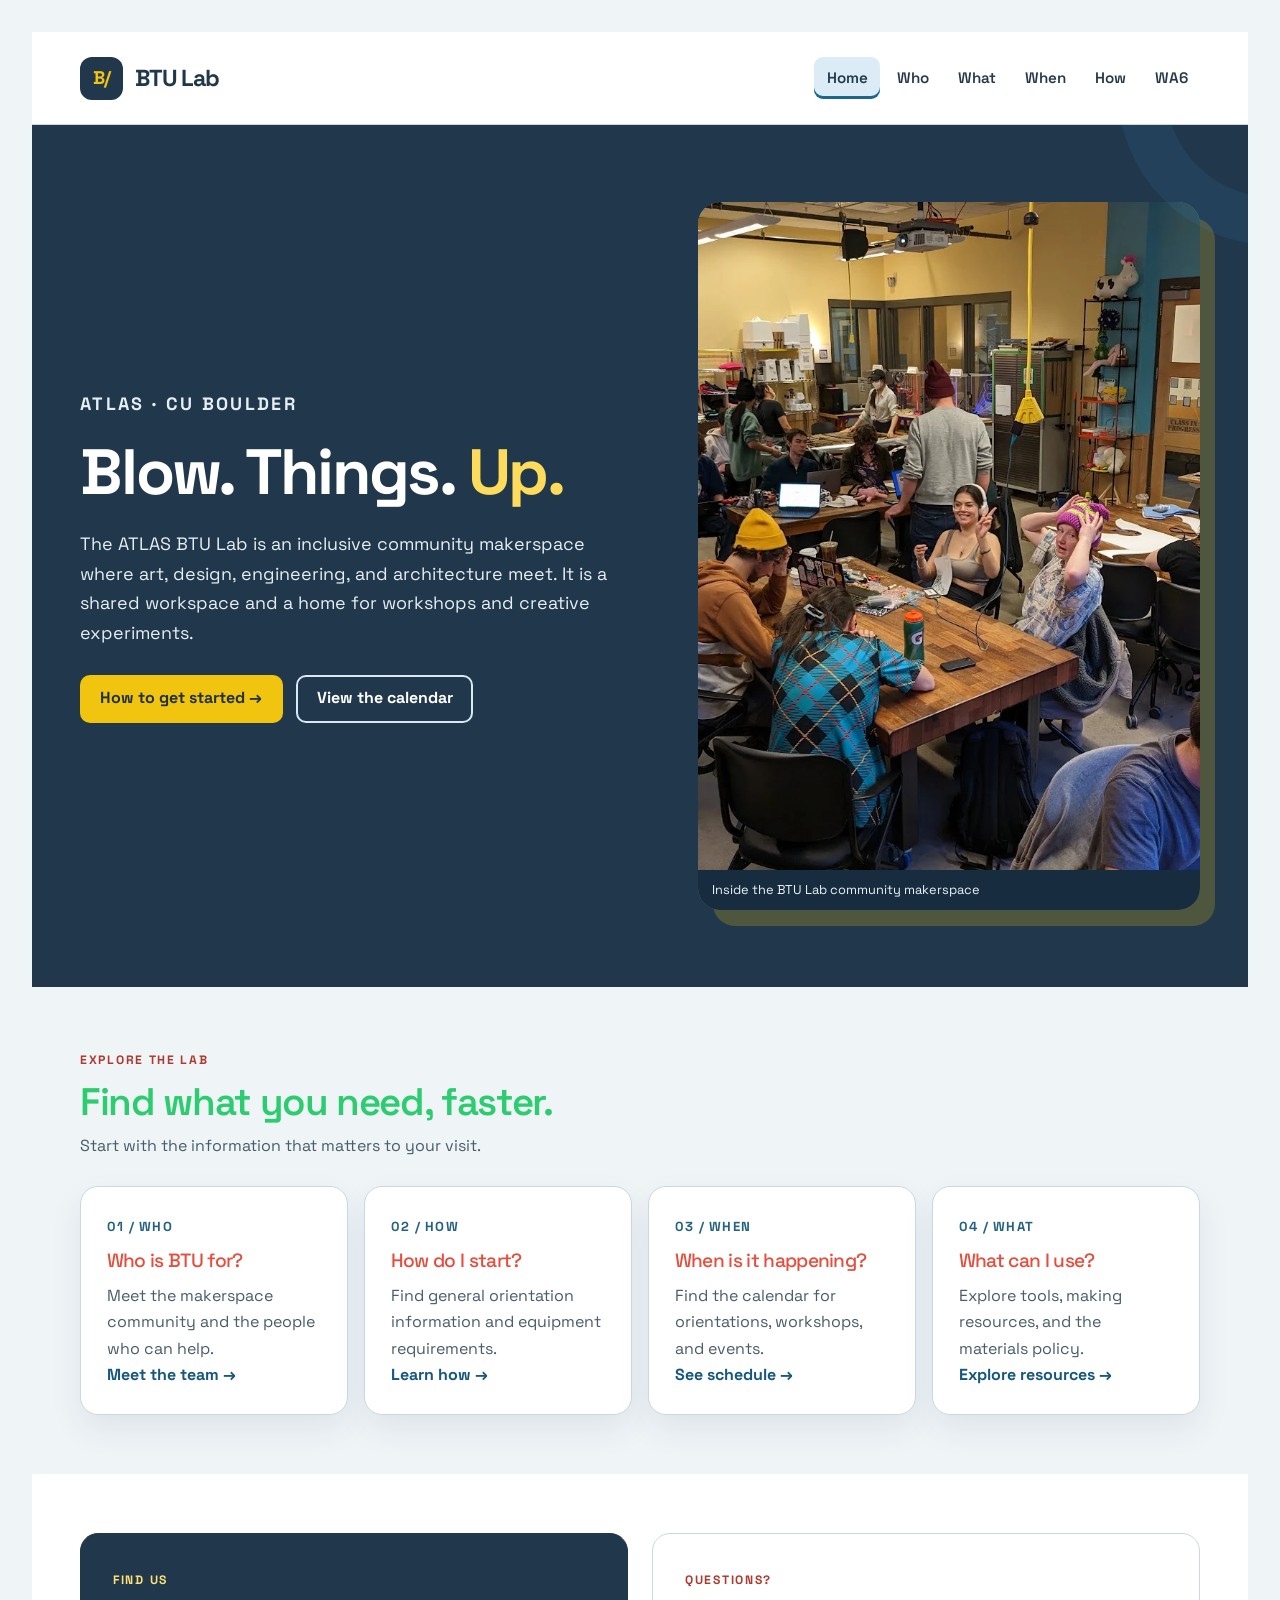
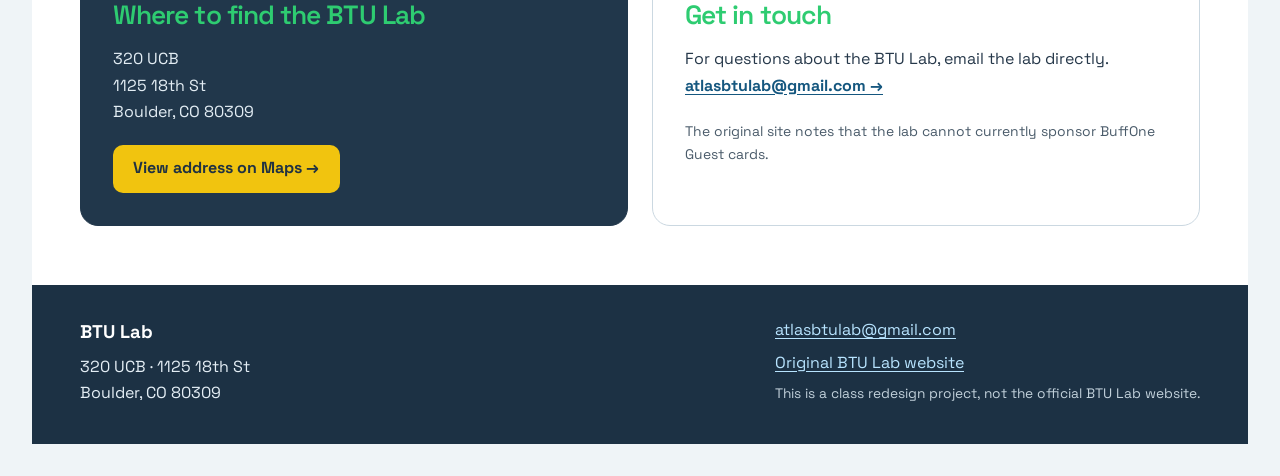
==== index.html @ f90fb286 "Merge branch 'main' of https://github.com/Abester686/BTULabmidterm.io" ====
<!DOCTYPE html>
<html lang="en">

    <style>
            /* CSS Reset and Base Styles */
            :root {
                /* Color Palette - 5 Core Colors */
                --color-primary: #247ba0;     /* deep sea Blue - Main Brand Color */
                --color-secondary: #f25f5c;   /* dark red - Complementary Action Color */
                --color-accent: #ffe066;      /* yellow  - Highlight / Warning Color */
                --color-neutral: #50514f;     /* beige - Neutral Text and Background */
                --color-highlight: #70c1b3;   /*orngae - Accent / Attention Color */
                
                /* Derived Colors for Flexibility */
                --color-background: color-mix(in srgb, var(--color-neutral) 10%, #aec5da);
                --color-text-dark: var(--color-neutral);
                --color-text-light: white;

                /* Typography */
                --font-primary: 'Sansation', -apple-system, BlinkMacSystemFont, sans-serif;
            

                /* Spacing System */
                --spacing-xs: 0.25rem;
                --spacing-sm: 0.5rem;
                --spacing-md: 1rem;
                --spacing-lg: 1.5rem;
                --spacing-xl: 2rem;

                /* Border Radius */
                --radius-sm: 4px;
                --radius-md: 8px;
                --radius-lg: 12px;
            }

            * {
                margin: 0;
                padding: 0;
                box-sizing: border-box;
            }

            body {
                font-family: var(--font-primary);
                line-height: 1.6;
                background-color: var(--color-background);
                color: var(--color-text-dark);
                padding: var(--spacing-xl);
            }

            .container {
                max-width: 1200px;
                margin: 0 auto;
            }

            /* Typography Styles */
            h1 {
                font-size: 3rem;
                font-weight: 700;
                margin-bottom: var(--spacing-md);
                color: var(--color-primary);
            }

            h2 {
                font-size: 2rem;
                font-weight: 600;
                margin-bottom: var(--spacing-md);
                color: var(--color-secondary);
            }

            h3 {
                font-size: 1.5rem;
                font-weight: 500;
                margin-bottom: var(--spacing-sm);
                color: var(--color-accent);
            }

            .body-text {
                font-size: 1rem;
                margin-bottom: var(--spacing-md);
            }

            .small-text {
                font-size: 0.75rem;
                color: color-mix(in srgb, var(--color-text-dark) 70%, transparent);
            }

            /* Color Palette Section */
            .color-palette {
                display: grid;
                grid-template-columns: repeat(auto-fit, minmax(200px, 1fr));
                gap: var(--spacing-md);
                margin-bottom: var(--spacing-xl);
            }

            .color-swatch {
                padding: var(--spacing-md);
                border-radius: var(--radius-md);
                display: flex;
                flex-direction: column;
                align-items: center;
                justify-content: center;
                text-align: center;
            }

            /* Component Styles */
            .button {
                display: inline-block;
                padding: var(--spacing-sm) var(--spacing-md);
                background-color: var(--color-primary);
                color: var(--color-text-light);
                text-decoration: none;
                border-radius: var(--radius-sm);
                transition: background-color 0.3s ease, transform 0.2s;
                border: 2px solid transparent;
            }

            .button:hover {
                background-color: color-mix(in srgb, var(--color-primary) 80%, black);
                border-color: var(--color-secondary);
                transform: scale(1.05);
            }

            .button:active {
                transform: scale(0.95);
                background-color: var(--color-secondary);
            }

            .link {
                color: var(--color-secondary);
                text-decoration: none;
                transition: color 0.3s ease, text-decoration-color 0.3s;
            }

            .link:hover {
                color: var(--color-accent);
                text-decoration: underline;
                text-decoration-color: var(--color-highlight);
            }

            .link:visited {
                color: var(--color-neutral);
            }

            /* Spacing Demonstration */
            .spacing-demo {
                display: flex;
                align-items: center;
                gap: var(--spacing-sm);
                margin-bottom: var(--spacing-md);
            }

            .spacing-block {
                background-color: var(--color-primary);
                height: 50px;
            }
    </style>

<head>
    <meta charset="UTF-8">
    <meta name="viewport" content="width=device-width, initial-scale=1.0">
    <meta name="description" content="Welcome to the BTU Lab, a community makerspace at CU Boulder. Find access, events, resources, and contact information.">
    <title>Home | BTU Lab Redesign</title>
    <link rel="preconnect" href="https://fonts.googleapis.com">
    <link rel="preconnect" href="https://fonts.gstatic.com" crossorigin>
    <link href="https://fonts.googleapis.com/css2?family=Space+Grotesk:wght@400;500;600;700&display=swap" rel="stylesheet">
    <link rel="stylesheet" href="style.css">
</head>
<body>
    <a class="skip-link" href="#main">Skip to main content</a>
    <header class="site-header">
        <div class="container header-inner">
            <a class="brand" href="index.html" aria-label="BTU Lab — Home">
                <span class="brand-mark" aria-hidden="true">B/</span>
                <span>BTU Lab</span>
            </a>
            <nav class="site-nav" aria-label="Main navigation">
                <ul>
                    <li><a href="index.html" aria-current="page">Home</a></li>
                    <li><a href="staff.html">Who</a></li>
                    <li><a href="contentsofbtu.html">What</a></li>
                    <li><a href="time.html">When</a></li>
                    <li><a href="Semantic.html">How</a></li>
                    <li><a href="wa6.html">WA6</a></li>
                </ul>
            </nav>
        </div>
    </header>

    <main id="main">
        <section class="hero" aria-labelledby="home-title">
            <div class="container hero-inner hero-grid">
                <div>
                    <p class="eyebrow">ATLAS · CU Boulder</p>
                    <h1 id="home-title">Blow. Things. <em>Up.</em></h1>
                    <p>The ATLAS BTU Lab is an inclusive community makerspace where art, design, engineering, and architecture meet. It is a shared workspace and a home for workshops and creative experiments.</p>
                    <div class="hero-actions">
                        <a class="button button--yellow" href="Semantic.html">How to get started →</a>
                        <a class="button button--outline" href="time.html">View the calendar</a>
                    </div>
                </div>
                <figure class="hero-photo">
                    <img src="assest/btu-lab-workshop.webp" alt="People working together around tables in the BTU Lab makerspace" width="912" height="668">
                    <figcaption>Inside the BTU Lab community makerspace</figcaption>
                </figure>
            </div>
        </section>

        <section class="section" aria-labelledby="explore-title">
            <div class="container">
                <div class="section-heading">
                    <span class="section-kicker">Explore the lab</span>
                    <h2 id="explore-title">Find what you need, faster.</h2>
                    <p>Start with the information that matters to your visit.</p>
                </div>
                <div class="card-grid card-grid--four">
                    <a class="card card-link" href="staff.html">
                        <span class="card-number">01 / WHO</span>
                        <h3>Who is BTU for?</h3>
                        <p>Meet the makerspace community and the people who can help.</p>
                        <span class="arrow">Meet the team →</span>
                    </a>
                    <a class="card card-link" href="Semantic.html">
                        <span class="card-number">02 / HOW</span>
                        <h3>How do I start?</h3>
                        <p>Find general orientation information and equipment requirements.</p>
                        <span class="arrow">Learn how →</span>
                    </a>
                    <a class="card card-link" href="time.html">
                        <span class="card-number">03 / WHEN</span>
                        <h3>When is it happening?</h3>
                        <p>Find the calendar for orientations, workshops, and events.</p>
                        <span class="arrow">See schedule →</span>
                    </a>
                    <a class="card card-link" href="contentsofbtu.html">
                        <span class="card-number">04 / WHAT</span>
                        <h3>What can I use?</h3>
                        <p>Explore tools, making resources, and the materials policy.</p>
                        <span class="arrow">Explore resources →</span>
                    </a>
                </div>
            </div>
        </section>
   
</header>

        <section class="section section--white" aria-labelledby="visit-title">
            <div class="container split">
                <div class="panel panel--dark">
                    <span class="section-kicker section-kicker--yellow">Find us</span>
                    <h2 id="visit-title">Where to find the BTU Lab</h2>
                    <address>320 UCB<br>1125 18th St<br>Boulder, CO 80309</address>
                    <div class="button-row">
                        <a class="button button--yellow" href="https://www.google.com/maps/search/?api=1&amp;query=1125+18th+St+Boulder+CO+80309">View address on Maps →</a>
                    </div>
                </div>
                <div class="panel">
                    <span class="section-kicker">Questions?</span>
                    <h2>Get in touch</h2>
                    <p>For questions about the BTU Lab, email the lab directly.</p>
                    <a class="text-link" href="mailto:atlasbtulab@gmail.com">atlasbtulab@gmail.com →</a>
                    <p class="small muted note-bottom">The original site notes that the lab cannot currently sponsor BuffOne Guest cards.</p>
                </div>
            </div>
        </section>
    </main>

    <footer class="site-footer">
        <div class="container footer-inner">
            <div>
                <p class="footer-title">BTU Lab</p>
                <address>320 UCB · 1125 18th St<br>Boulder, CO 80309</address>
            </div>
            <div>
                <p><a href="mailto:atlasbtulab@gmail.com">atlasbtulab@gmail.com</a></p>
                <p><a href="https://sites.google.com/view/btu-lab/home">Original BTU Lab website</a></p>
                <p class="disclaimer">This is a class redesign project, not the official BTU Lab website.</p>
            </div>
        </div>
    </footer>
</body>
</html>
---- style.css ----
:root {
  --color-primary: #3498db;
  --color-secondary: #2ecc71;
  --color-accent: #e74c3c;
  --color-neutral: #34495e;
  --color-highlight: #f1c40f;

  --ink: #26384a;
  --ink-muted: #4a5b6a;
  --background: #eff4f7;
  --surface: #ffffff;
  --surface-blue: #e4edf3;
  --border: #cbd8e1;
  --deep: #21374b;

  --font: "Space Grotesk", Arial, sans-serif;

  --xs: .5rem;
  --sm: .75rem;
  --md: 1rem;
  --lg: 1.5rem;
  --xl: 2rem;
  --xxl: 3rem;

  --radius: 18px;
  --shadow: 0 14px 32px rgba(27, 50, 72, .08);
}

/* GENERAL STYLING */

*, *::before, *::after {
  box-sizing: border-box;
}

html {
  scroll-behavior: smooth;
}

body {
  margin: 0;
  color: var(--ink);
  background: var(--background);
  font-family: var(--font);
  font-size: 1rem;
  line-height: 1.65;
}

img {
  max-width: 100%;
  display: block;
}

a {
  color: #15577f;
  text-underline-offset: .18em;
}

a:hover {
  color: #104461;
}

a:focus-visible, button:focus-visible {
  outline: 3px solid #a75a00;
  outline-offset: 4px;
}

h1, h2, h3, p {
  margin-top: 0;
}

h1, h2, h3 {
  line-height: 1.15;
  letter-spacing: -.035em;
}

h1 {
  font-size: clamp(2.5rem, 5vw, 4.6rem);
}

h2 {
  font-size: clamp(1.7rem, 3vw, 2.5rem);
}

h3 {
  font-size: 1.2rem;
}

p {
  max-width: 68ch;
}

address {
  font-style: normal;
}

small, .small {
  font-size: .87rem;
}

.container {
  width: min(100% - 3rem, 1120px);
  margin-inline: auto;
}

.skip-link {
  position: absolute;
  top: -90px;
  left: 1rem;
  z-index: 50;
  background: #fff;
  color: var(--ink);
  padding: .65rem 1rem;
  border-radius: 8px;
}

.skip-link:focus {
  top: .8rem;
}

/* HEADER AND NAVIGATION */

.site-header {
  background: var(--surface);
  border-bottom: 1px solid var(--border);
}

.header-inner {
  min-height: 92px;
  display: flex;
  align-items: center;
  justify-content: space-between;
  gap: 1.25rem;
  flex-wrap: wrap;
  padding-block: .9rem;
}

.brand {
  display: inline-flex;
  align-items: center;
  gap: .75rem;
  text-decoration: none;
  color: var(--deep);
  font-weight: 700;
  font-size: 1.45rem;
  letter-spacing: -.05em;
}

.brand:hover {
  color: var(--deep);
}

.brand-mark {
  display: inline-grid;
  place-items: center;
  width: 43px;
  height: 43px;
  background: var(--deep);
  color: var(--color-highlight);
  border-radius: 12px;
  letter-spacing: -.08em;
  font-size: 1.15rem;
}

.site-nav ul {
  display: flex;
  align-items: center;
  flex-wrap: wrap;
  gap: .25rem;
  padding: 0;
  margin: 0;
  list-style: none;
}

.site-nav a {
  display: inline-block;
  padding: .55rem .78rem;
  color: var(--ink);
  font-weight: 600;
  text-decoration: none;
  border-radius: 9px;
  font-size: .95rem;
}

.site-nav a:hover {
  background: var(--surface-blue);
  color: var(--deep);
}

.site-nav a[aria-current="page"] {
  color: var(--deep);
  background: #dcecf6;
  box-shadow: inset 0 -3px 0 #1d678e;
}

/* HERO SECTIONS */

.hero {
  background: var(--deep);
  color: #fff;
  overflow: hidden;
  position: relative;
}

.hero::after {
  content: "";
  position: absolute;
  width: 310px;
  height: 310px;
  border: 48px solid rgba(52, 152, 219, .10);
  border-radius: 50%;
  right: -180px;
  top: -190px;
  pointer-events: none;
}

.hero-inner {
  padding-block: clamp(2.8rem, 6vw, 5.5rem);
}

.hero-grid {
  display: grid;
  grid-template-columns: 1.05fr .95fr;
  align-items: center;
  gap: clamp(2rem, 5vw, 4.5rem);
}

.eyebrow {
  color: #b7e6ff;
  font-weight: 700;
  letter-spacing: .13em;
  text-transform: uppercase;
  font-size: .78rem;
  margin-bottom: 1.1rem;
}

.hero h1 {
  color: #fff;
  max-width: 13ch;
  margin-bottom: 1.2rem;
}

.hero h1 em {
  color: #ffdb5b;
  font-style: normal;
}

.hero p {
  color: #e5eef4;
  font-size: 1.12rem;
}

.hero-actions {
  display: flex;
  flex-wrap: wrap;
  gap: .85rem;
  margin-top: 1.7rem;
}

.hero-photo {
  border-radius: 22px;
  overflow: hidden;
  box-shadow: 15px 16px 0 rgba(241, 196, 15, .22);
  margin: 0;
  background: #607b89;
}

.hero-photo img {
  width: 100%;
  aspect-ratio: 4 / 3;
  object-fit: cover;
}

.hero-photo figcaption {
  padding: .6rem .85rem;
  background: #172c3f;
  color: #e9f4fa;
  font-size: .8rem;
}

.page-hero {
  background: var(--deep);
  color: white;
}

.page-hero .container {
  padding-block: 3.3rem 3.5rem;
}

.page-hero h1 {
  max-width: 17ch;
  margin-bottom: .7rem;
}

.page-hero p {
  color: #e3edf4;
  font-size: 1.08rem;
  margin-bottom: 0;
}

.page-hero .eyebrow {
  margin-bottom: .8rem;
}

/* BUTTONS AND LINKS */

.button {
  display: inline-flex;
  gap: .5rem;
  align-items: center;
  justify-content: center;
  min-height: 48px;
  padding: .7rem 1.15rem;
  border-radius: 10px;
  font: inherit;
  font-weight: 700;
  text-align: center;
  text-decoration: none;
  line-height: 1.3;
  transition: background-color .15s ease, transform .15s ease;
}

.button:hover {
  transform: translateY(-2px);
}

.button--yellow {
  background: var(--color-highlight);
  color: #203242;
}

.button--yellow:hover {
  background: #ffda55;
  color: #203242;
}

.button--outline {
  border: 2px solid #d8e9f3;
  color: #fff;
  background: transparent;
}

.button--outline:hover {
  background: rgba(255, 255, 255, .12);
  color: #fff;
}

.button--dark {
  background: var(--color-neutral);
  color: #fff;
}

.button--dark:hover {
  background: #26374a;
  color: #fff;
}

.text-link {
  font-weight: 700;
}

/* CONTENT SECTIONS */

.section {
  padding-block: 3.7rem;
}

.section--compact {
  padding-block: 2.8rem;
}

.section--white {
  background: #fff;
}

.section-heading {
  margin-bottom: 1.7rem;
}

.section-heading h2 {
  margin-bottom: .55rem;
}

.section-heading p {
  color: var(--ink-muted);
  margin-bottom: 0;
}

.section-kicker {
  display: inline-block;
  color: #ae392e;
  font-size: .76rem;
  text-transform: uppercase;
  font-weight: 700;
  letter-spacing: .14em;
  margin-bottom: .6rem;
}

/* GRID AND CARDS */

.card-grid {
  display: grid;
  grid-template-columns: repeat(2, minmax(0, 1fr));
  gap: 1rem;
}

.card-grid--three {
  grid-template-columns: repeat(3, minmax(0, 1fr));
}

.card-grid--four {
  grid-template-columns: repeat(4, minmax(0, 1fr));
}

.card {
  background: var(--surface);
  border: 1px solid var(--border);
  border-radius: var(--radius);
  padding: 1.6rem;
  box-shadow: var(--shadow);
}

.card h3 {
  margin-bottom: .65rem;
}

.card p:last-child {
  margin-bottom: 0;
}

.card--soft {
  background: var(--surface-blue);
}

.card-number {
  font-size: .82rem;
  color: #236180;
  font-weight: 700;
  letter-spacing: .1em;
  margin-bottom: .8rem;
  display: inline-block;
}

.card-link {
  display: block;
  text-decoration: none;
  color: var(--ink);
  height: 100%;
  transition: transform .15s ease, border-color .15s ease;
}

.card-link:hover {
  border-color: #74b6dd;
  transform: translateY(-3px);
  color: var(--ink);
}

.card-link .arrow {
  color: #15577f;
  font-weight: 700;
}

.card-link p {
  color: var(--ink-muted);
}

/* TWO COLUMN LAYOUTS */

.split {
  display: grid;
  grid-template-columns: 1fr 1fr;
  gap: 1.5rem;
  align-items: stretch;
}

.panel {
  border-radius: var(--radius);
  background: #fff;
  padding: 2rem;
  border: 1px solid var(--border);
}

.panel--dark {
  background: var(--deep);
  color: #fff;
  border-color: var(--deep);
}

.panel--dark p, .panel--dark address {
  color: #e3edf4;
}

.panel--yellow {
  background: #fff4c7;
  border-color: #e8ca66;
}

.panel h2 {
  font-size: 1.65rem;
}

.note {
  border-left: 5px solid var(--color-accent);
  padding: 1.1rem 1.4rem;
  border-radius: 0 10px 10px 0;
  background: #fff;
  color: var(--ink);
}

.note p:last-child {
  margin-bottom: 0;
}

.info-list {
  padding-left: 1.2rem;
  margin: 0;
}

.info-list li + li {
  margin-top: .55rem;
}

.staff-role {
  color: var(--ink-muted);
  font-size: .94rem;
  margin-bottom: .7rem;
}

/* TAGS */

.tag {
  display: inline-block;
  padding: .24rem .63rem;
  border-radius: 30px;
  background: #e0eef7;
  font-size: .8rem;
  font-weight: 700;
  color: #254960;
}

.tags {
  display: flex;
  flex-wrap: wrap;
  gap: .4rem;
  margin-top: .9rem;
}

/* ORIENTATION STEPS */

.steps {
  padding: 0;
  margin: 0;
  list-style: none;
  counter-reset: steps;
}

.steps li {
  counter-increment: steps;
  position: relative;
  padding: 0 0 2rem 4.2rem;
  min-height: 4rem;
}

.steps li::before {
  content: "0" counter(steps);
  position: absolute;
  left: 0;
  top: 0;
  width: 3rem;
  height: 3rem;
  display: grid;
  place-items: center;
  border-radius: 14px;
  font-weight: 700;
  color: #22374a;
  background: var(--color-highlight);
}

.steps li:not(:last-child)::after {
  content: "";
  position: absolute;
  left: 1.5rem;
  top: 3.2rem;
  width: 2px;
  bottom: .4rem;
  background: var(--border);
}

.steps h3 {
  margin-bottom: .3rem;
}

.steps p {
  margin-bottom: 0;
}

.button-row {
  display: flex;
  gap: .8rem;
  flex-wrap: wrap;
  margin-top: 1.2rem;
}

.resource-list {
  padding-left: 1.15rem;
}

.resource-list li + li {
  margin-top: .3rem;
}

.muted {
  color: var(--ink-muted);
}

/* DESIGN SYSTEM PAGE */

.palette {
  display: grid;
  grid-template-columns: repeat(5, minmax(0, 1fr));
  gap: .75rem;
}

.swatch {
  padding: 1.25rem .9rem;
  border-radius: 15px;
  min-height: 145px;
}

.swatch strong, .swatch code {
  display: block;
}

.swatch code {
  font-size: .82rem;
  margin-top: .4rem;
}

.swatch--primary {
  background: var(--color-primary);
  color: #142a3b;
}

.swatch--secondary {
  background: var(--color-secondary);
  color: #153b29;
}

.swatch--accent {
  background: var(--color-accent);
  color: #171717;
}

.swatch--neutral {
  background: var(--color-neutral);
  color: #fff;
}

.swatch--highlight {
  background: var(--color-highlight);
  color: #302900;
}

.type-example {
  margin-bottom: .9rem;
}

.type-h1 {
  font-weight: 700;
  font-size: clamp(2rem, 4vw, 3rem);
  color: var(--deep);
}

.type-h2 {
  font-weight: 700;
  font-size: 2rem;
  color: #aa3c32;
}

.type-h3 {
  font-weight: 700;
  font-size: 1.3rem;
  color: #19658a;
}

.spacing-demo {
  display: flex;
  align-items: end;
  gap: 1rem;
  min-height: 100px;
}

.spacing-demo div {
  background: var(--color-primary);
  border-radius: 5px 5px 0 0;
}

.spacing-demo div:nth-child(1) {
  width: 20px;
  height: 16px;
}

.spacing-demo div:nth-child(2) {
  width: 28px;
  height: 28px;
}

.spacing-demo div:nth-child(3) {
  width: 36px;
  height: 42px;
}

.spacing-demo div:nth-child(4) {
  width: 46px;
  height: 62px;
}

.spacing-demo div:nth-child(5) {
  width: 58px;
  height: 86px;
}

/* FOOTER */

.site-footer {
  background: #1c3144;
  color: #e4eef5;
  padding-block: 2rem;
}

.footer-inner {
  display: flex;
  align-items: start;
  justify-content: space-between;
  flex-wrap: wrap;
  gap: 1.5rem;
}

.site-footer p {
  margin-bottom: .4rem;
}

.site-footer a {
  color: #b8e4ff;
}

.footer-title {
  font-size: 1.15rem;
  font-weight: 700;
  color: #fff;
}

.disclaimer {
  font-size: .86rem;
  color: #c2d1db;
}

/* RESPONSIVE TABLET LAYOUT */

@media (max-width: 900px) {
  .hero-grid {
    grid-template-columns: 1fr;
  }

  .hero h1 {
    max-width: 20ch;
  }

  .hero-photo {
    max-width: 680px;
  }

  .card-grid--four {
    grid-template-columns: repeat(2, minmax(0, 1fr));
  }

  .palette {
    grid-template-columns: repeat(3, minmax(0, 1fr));
  }
}

/* RESPONSIVE PHONE LAYOUT */

@media (max-width: 640px) {
  .container {
    width: min(100% - 2rem, 1120px);
  }

  .header-inner {
    display: block;
    padding-block: .85rem;
  }

  .brand {
    margin-bottom: .7rem;
  }

  .site-nav ul {
    gap: .15rem;
  }

  .site-nav a {
    padding: .5rem .62rem;
    font-size: .87rem;
  }

  .hero-inner, .page-hero .container {
    padding-block: 2.4rem;
  }

  .hero p {
    font-size: 1rem;
  }

  .hero-photo {
    box-shadow: 7px 8px 0 rgba(241, 196, 15, .22);
  }

  .section {
    padding-block: 2.5rem;
  }

  .card-grid,
  .card-grid--three,
  .card-grid--four,
  .split {
    grid-template-columns: 1fr;
  }

  .card, .panel {
    padding: 1.35rem;
  }

  .palette {
    grid-template-columns: repeat(2, minmax(0, 1fr));
  }

  .swatch {
    min-height: 115px;
    padding: .9rem;
  }

  .steps li {
    padding-left: 3.6rem;
  }

  .footer-inner {
    display: block;
  }

  .footer-inner > div + div {
    margin-top: 1rem;
  }
}

/* ACCESSIBILITY */

@media (prefers-reduced-motion: reduce) {
  html {
    scroll-behavior: auto;
  }

  *, *::before, *::after {
    transition: none !important;
  }
}

/* UTILITIES */

.section-kicker--yellow {
  color: #ffe277;
}

.note-bottom {
  margin-top: 1.3rem;
}
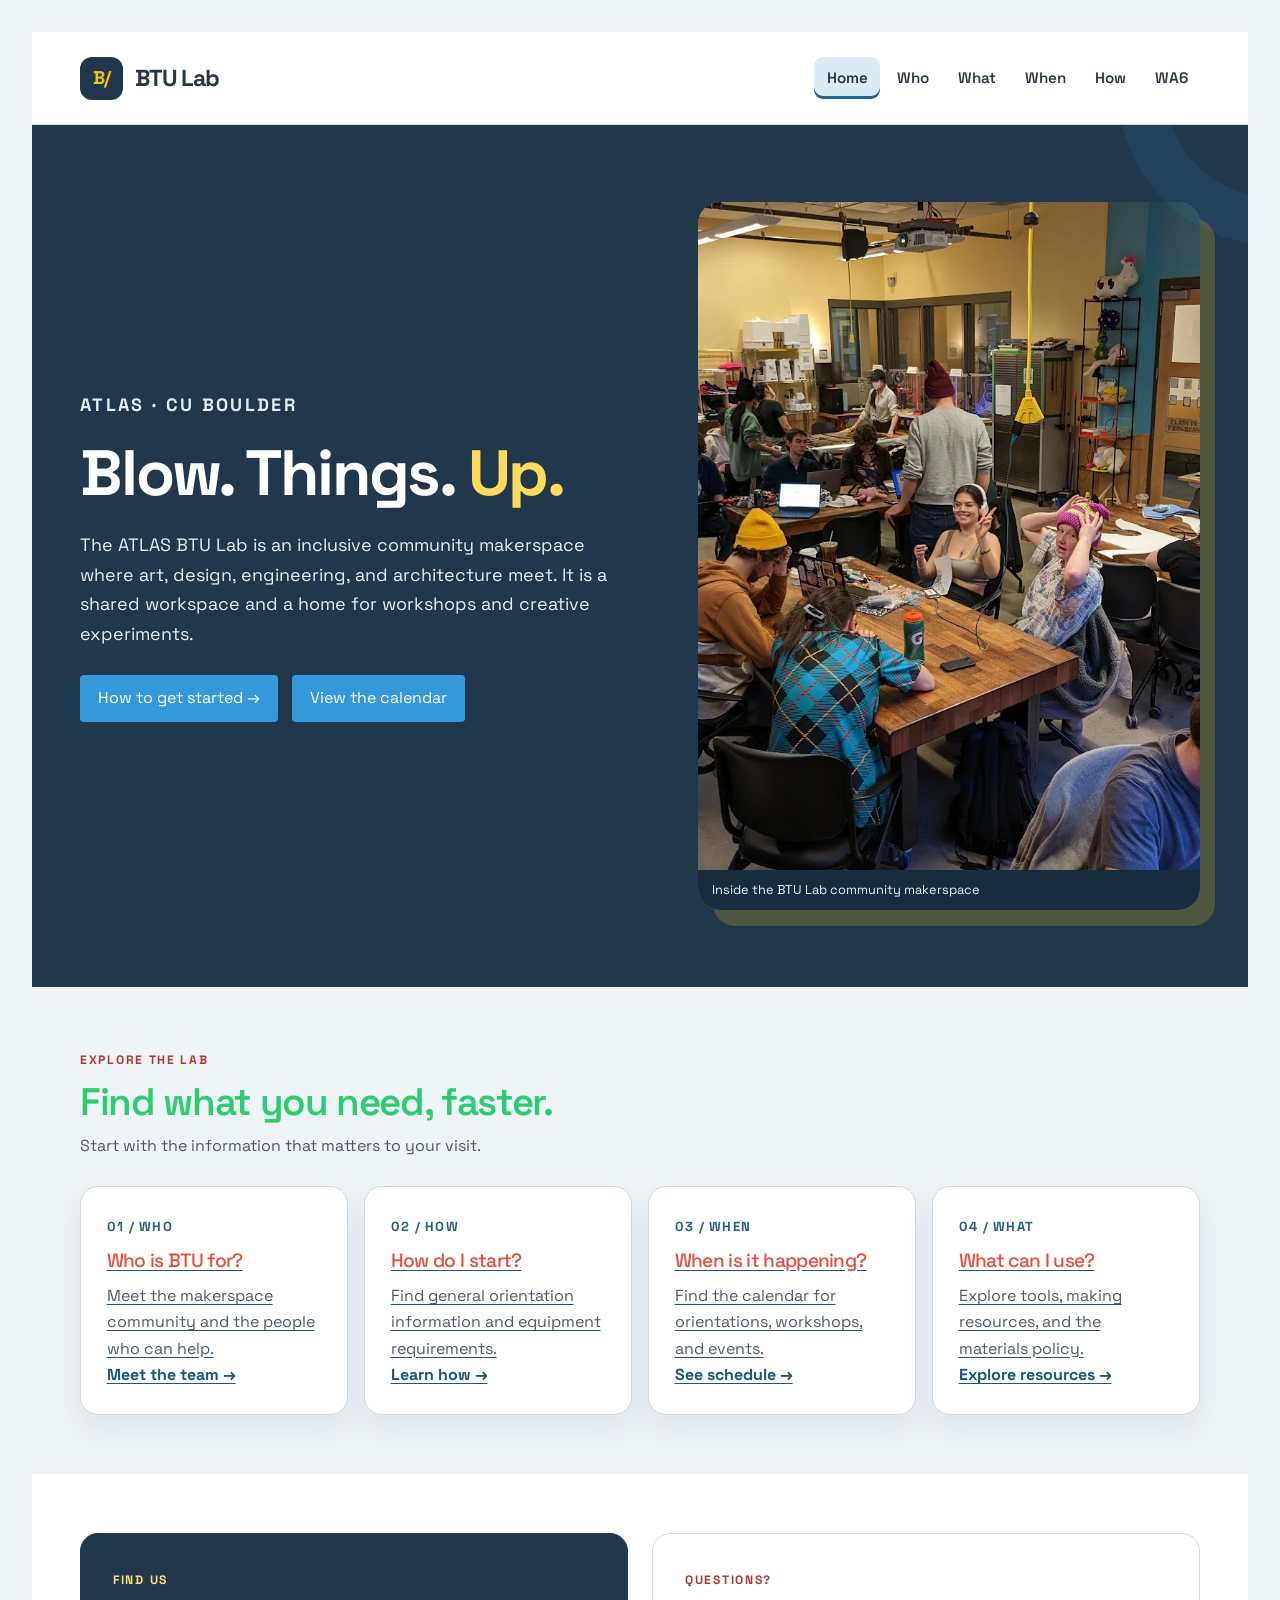
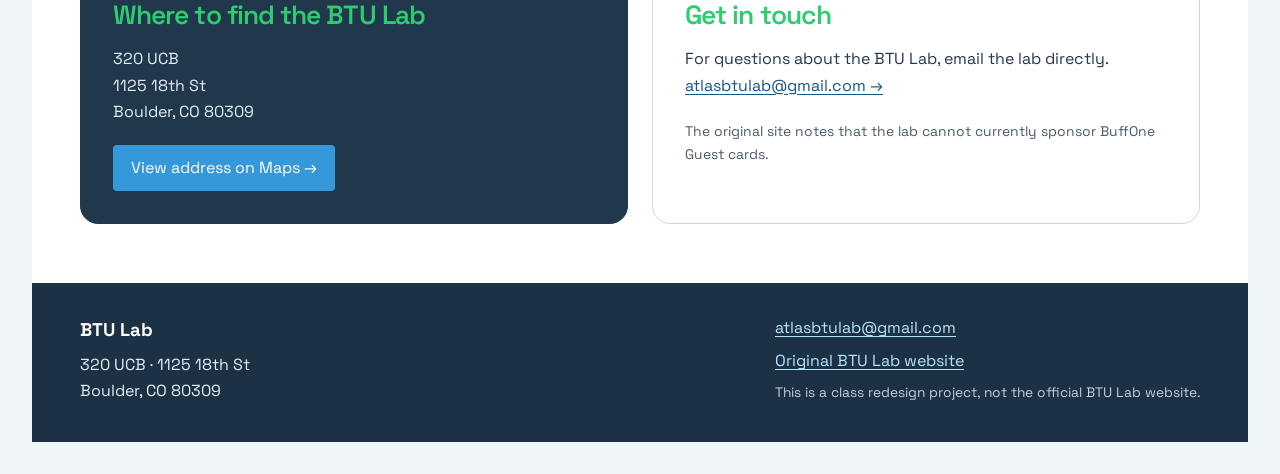
==== commit 3ebbd61a: "Edits" ====
--- a/index.html
+++ b/index.html
@@ -114,32 +114,32 @@
                 border: 2px solid transparent;
             }
 
-            .button:hover {
+            /* .button:hover {
                 background-color: color-mix(in srgb, var(--color-primary) 80%, black);
                 border-color: var(--color-secondary);
                 transform: scale(1.05);
-            }
-
-            .button:active {
+            } */
+
+            /* .button:active {
                 transform: scale(0.95);
                 background-color: var(--color-secondary);
-            }
-
-            .link {
+            } */
+
+            /* .link {
                 color: var(--color-secondary);
                 text-decoration: none;
                 transition: color 0.3s ease, text-decoration-color 0.3s;
-            }
-
-            .link:hover {
+            } */
+
+            /* .link:hover {
                 color: var(--color-accent);
                 text-decoration: underline;
                 text-decoration-color: var(--color-highlight);
-            }
-
-            .link:visited {
+            } */
+
+            /* .link:visited {
                 color: var(--color-neutral);
-            }
+            } */
 
             /* Spacing Demonstration */
             .spacing-demo {
@@ -176,10 +176,10 @@
             <nav class="site-nav" aria-label="Main navigation">
                 <ul>
                     <li><a href="index.html" aria-current="page">Home</a></li>
-                    <li><a href="staff.html">Who</a></li>
-                    <li><a href="contentsofbtu.html">What</a></li>
-                    <li><a href="time.html">When</a></li>
-                    <li><a href="Semantic.html">How</a></li>
+                    <li><a href="Who.html">Who</a></li>
+                    <li><a href="What.html">What</a></li>
+                    <li><a href="When.html">When</a></li>
+                    <li><a href="How.html">How</a></li>
                     <li><a href="wa6.html">WA6</a></li>
                 </ul>
             </nav>
--- a/style.css
+++ b/style.css
@@ -181,10 +181,10 @@
   font-size: .95rem;
 }
 
-.site-nav a:hover {
+/* .site-nav a:hover {
   background: var(--surface-blue);
   color: var(--deep);
-}
+} */
 
 .site-nav a[aria-current="page"] {
   color: var(--deep);
@@ -303,7 +303,7 @@
 
 /* BUTTONS AND LINKS */
 
-.button {
+/* .button {
   display: inline-flex;
   gap: .5rem;
   align-items: center;
@@ -317,46 +317,46 @@
   text-decoration: none;
   line-height: 1.3;
   transition: background-color .15s ease, transform .15s ease;
-}
-
-.button:hover {
+} */
+
+/* .button:hover {
   transform: translateY(-2px);
-}
-
-.button--yellow {
+} */
+
+/* .button--yellow {
   background: var(--color-highlight);
   color: #203242;
-}
-
-.button--yellow:hover {
+} */
+
+/* .button--yellow:hover {
   background: #ffda55;
   color: #203242;
-}
-
-.button--outline {
+} */
+
+/* .button--outline {
   border: 2px solid #d8e9f3;
   color: #fff;
   background: transparent;
-}
-
-.button--outline:hover {
+} */
+
+/* .button--outline:hover {
   background: rgba(255, 255, 255, .12);
   color: #fff;
-}
-
-.button--dark {
+} */
+
+/* .button--dark {
   background: var(--color-neutral);
   color: #fff;
-}
-
-.button--dark:hover {
+} */
+
+/* .button--dark:hover {
   background: #26374a;
   color: #fff;
-}
-
-.text-link {
-  font-weight: 700;
-}
+} */
+
+/* .text-link {
+  font-weight: 700;
+} */
 
 /* CONTENT SECTIONS */
 
@@ -440,19 +440,19 @@
   display: inline-block;
 }
 
-.card-link {
+/* .card-link {
   display: block;
   text-decoration: none;
   color: var(--ink);
   height: 100%;
   transition: transform .15s ease, border-color .15s ease;
-}
-
-.card-link:hover {
+} */
+
+/* .card-link:hover {
   border-color: #74b6dd;
   transform: translateY(-3px);
   color: var(--ink);
-}
+} */
 
 .card-link .arrow {
   color: #15577f;
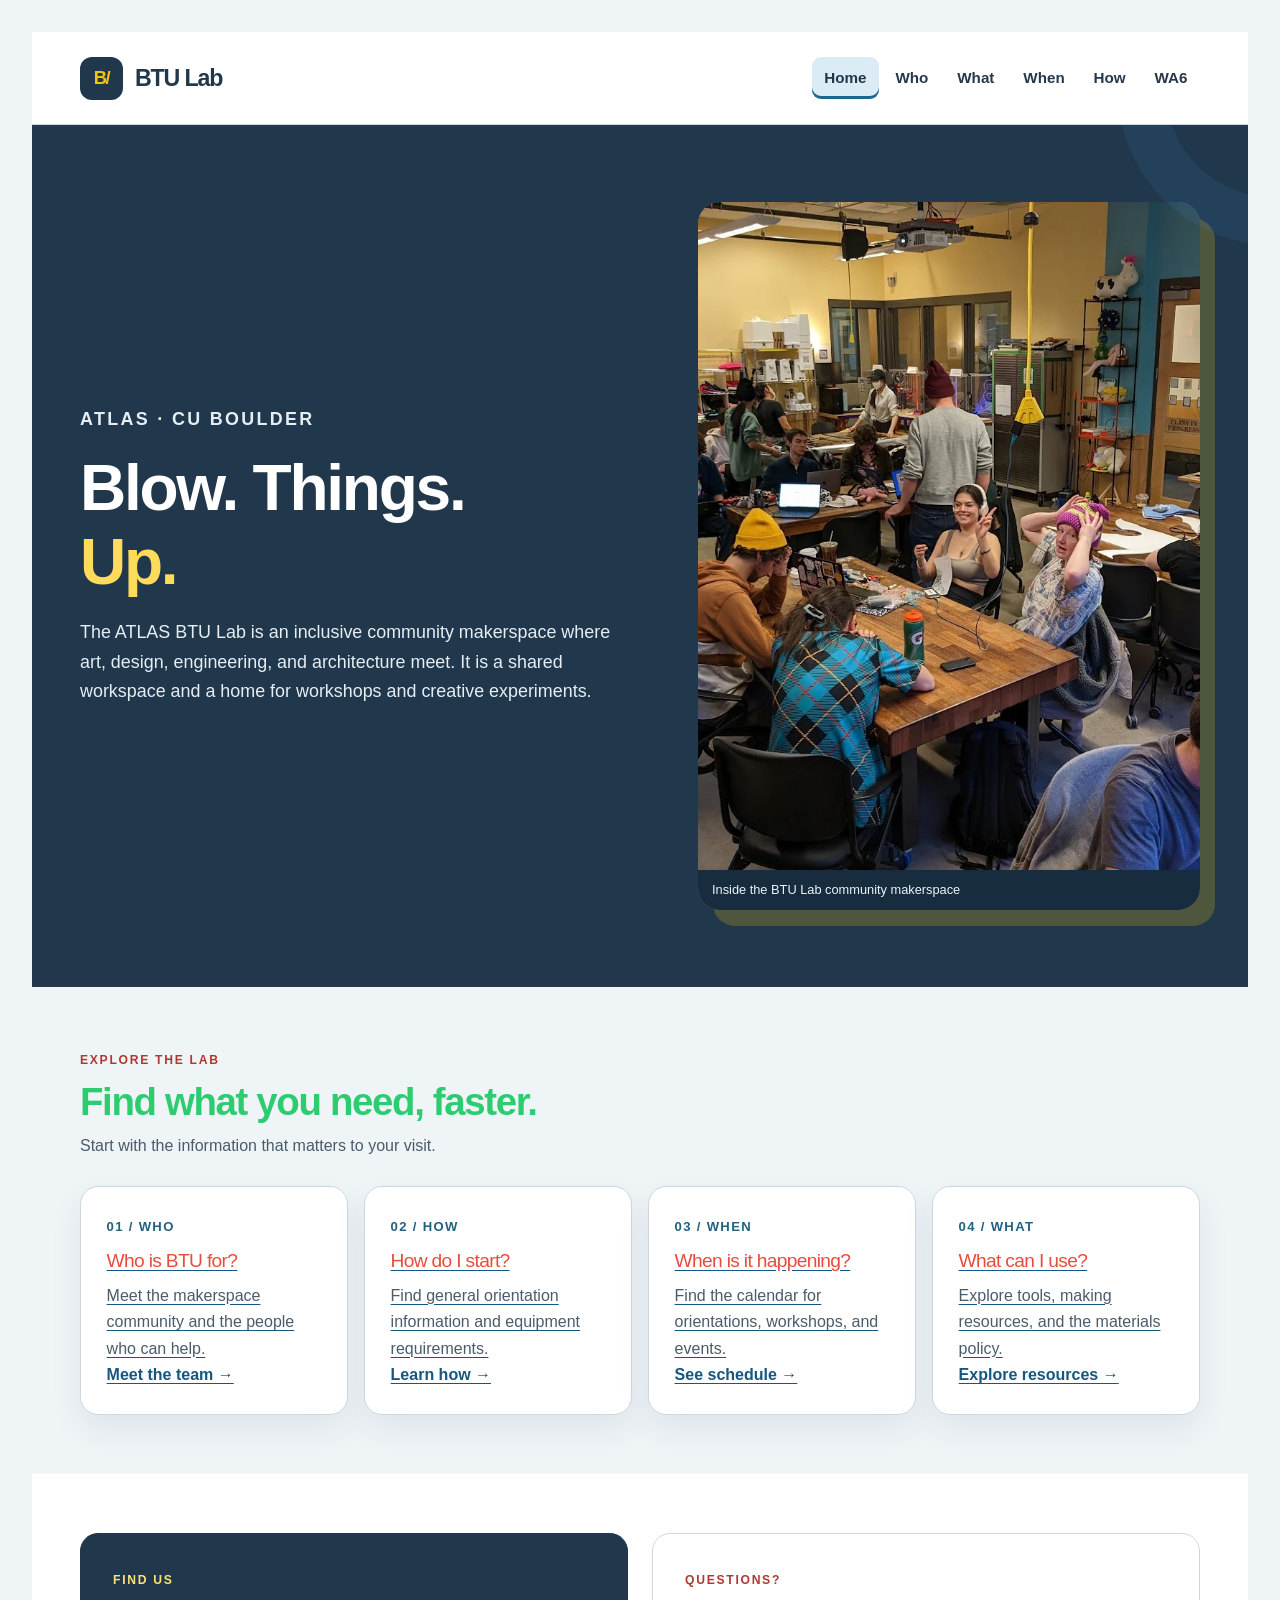
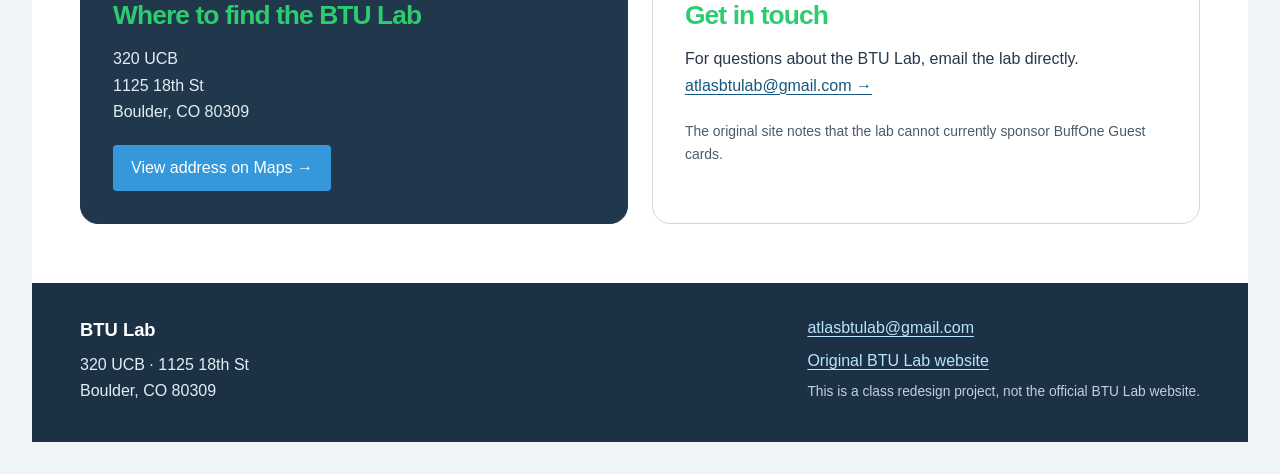
==== commit 50117e4f: "changes" ====
--- a/index.html
+++ b/index.html
@@ -10,7 +10,7 @@
                 --color-accent: #ffe066;      /* yellow  - Highlight / Warning Color */
                 --color-neutral: #50514f;     /* beige - Neutral Text and Background */
                 --color-highlight: #70c1b3;   /*orngae - Accent / Attention Color */
-                
+
                 /* Derived Colors for Flexibility */
                 --color-background: color-mix(in srgb, var(--color-neutral) 10%, #aec5da);
                 --color-text-dark: var(--color-neutral);
@@ -18,7 +18,6 @@
 
                 /* Typography */
                 --font-primary: 'Sansation', -apple-system, BlinkMacSystemFont, sans-serif;
-            
 
                 /* Spacing System */
                 --spacing-xs: 0.25rem;
@@ -193,10 +192,6 @@
                     <p class="eyebrow">ATLAS · CU Boulder</p>
                     <h1 id="home-title">Blow. Things. <em>Up.</em></h1>
                     <p>The ATLAS BTU Lab is an inclusive community makerspace where art, design, engineering, and architecture meet. It is a shared workspace and a home for workshops and creative experiments.</p>
-                    <div class="hero-actions">
-                        <a class="button button--yellow" href="Semantic.html">How to get started →</a>
-                        <a class="button button--outline" href="time.html">View the calendar</a>
-                    </div>
                 </div>
                 <figure class="hero-photo">
                     <img src="assest/btu-lab-workshop.webp" alt="People working together around tables in the BTU Lab makerspace" width="912" height="668">
@@ -240,7 +235,7 @@
                 </div>
             </div>
         </section>
-   
+
 </header>
 
         <section class="section section--white" aria-labelledby="visit-title">
--- a/style.css
+++ b/style.css
@@ -13,7 +13,7 @@
   --border: #cbd8e1;
   --deep: #21374b;
 
-  --font: "Space Grotesk", Arial, sans-serif;
+  --font: "Isometra", Arial, sans-serif;
 
   --xs: .5rem;
   --sm: .75rem;
@@ -872,4 +872,12 @@
 
 .note-bottom {
   margin-top: 1.3rem;
+}
+.steps li::before,
+.steps li::after {
+  display: none;
+}
+
+.steps li {
+  padding-left: 0;
 }
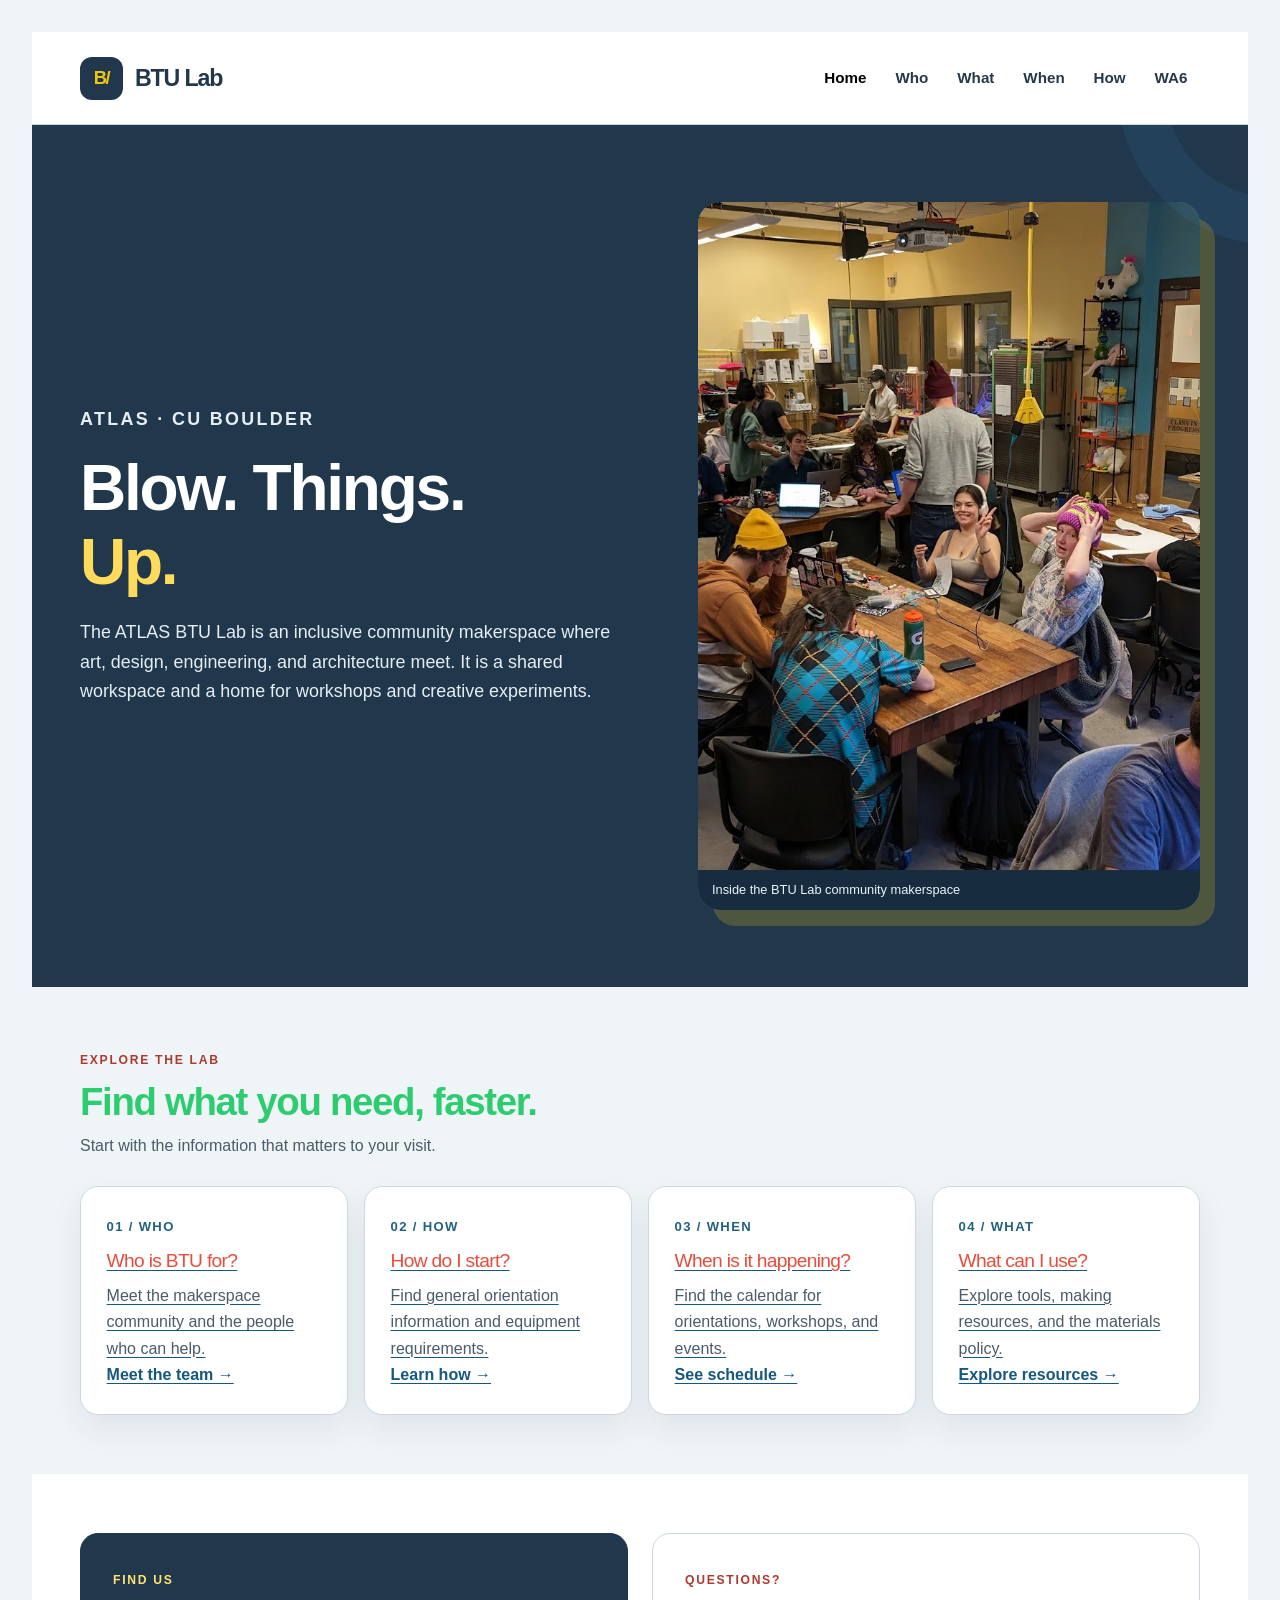
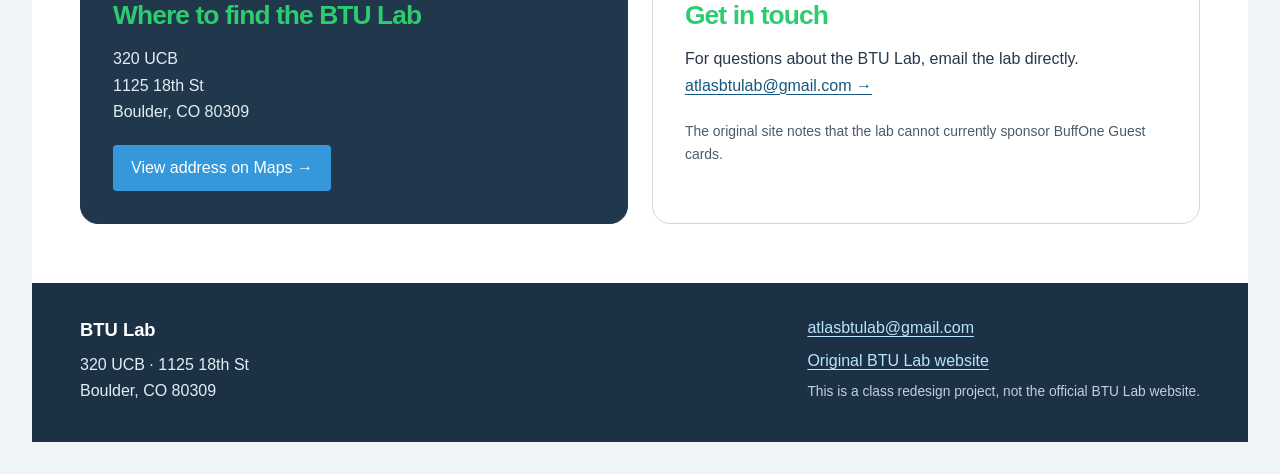
==== commit bce1dad6: "changes" ====
--- a/index.html
+++ b/index.html
@@ -112,35 +112,6 @@
                 transition: background-color 0.3s ease, transform 0.2s;
                 border: 2px solid transparent;
             }
-
-            /* .button:hover {
-                background-color: color-mix(in srgb, var(--color-primary) 80%, black);
-                border-color: var(--color-secondary);
-                transform: scale(1.05);
-            } */
-
-            /* .button:active {
-                transform: scale(0.95);
-                background-color: var(--color-secondary);
-            } */
-
-            /* .link {
-                color: var(--color-secondary);
-                text-decoration: none;
-                transition: color 0.3s ease, text-decoration-color 0.3s;
-            } */
-
-            /* .link:hover {
-                color: var(--color-accent);
-                text-decoration: underline;
-                text-decoration-color: var(--color-highlight);
-            } */
-
-            /* .link:visited {
-                color: var(--color-neutral);
-            } */
-
-            /* Spacing Demonstration */
             .spacing-demo {
                 display: flex;
                 align-items: center;
@@ -162,8 +133,7 @@
     <link rel="preconnect" href="https://fonts.googleapis.com">
     <link rel="preconnect" href="https://fonts.gstatic.com" crossorigin>
     <link href="https://fonts.googleapis.com/css2?family=Space+Grotesk:wght@400;500;600;700&display=swap" rel="stylesheet">
-    <link rel="stylesheet" href="style.css">
-</head>
+    <link rel="stylesheet" href="style.css?v=2"></head>
 <body>
     <a class="skip-link" href="#main">Skip to main content</a>
     <header class="site-header">
--- a/style.css
+++ b/style.css
@@ -187,9 +187,10 @@
 } */
 
 .site-nav a[aria-current="page"] {
-  color: var(--deep);
-  background: #dcecf6;
-  box-shadow: inset 0 -3px 0 #1d678e;
+  color: #000;
+  background: transparent;
+  box-shadow: none;
+  border-radius: 0;
 }
 
 /* HERO SECTIONS */
@@ -880,4 +881,12 @@
 
 .steps li {
   padding-left: 0;
+}
+.site-nav a[aria-current="page"] {
+  background: transparent !important;
+  background-color: transparent !important;
+  box-shadow: none !important;
+  border: none !important;
+  border-radius: 0 !important;
+  color: #000000 !important;
 }
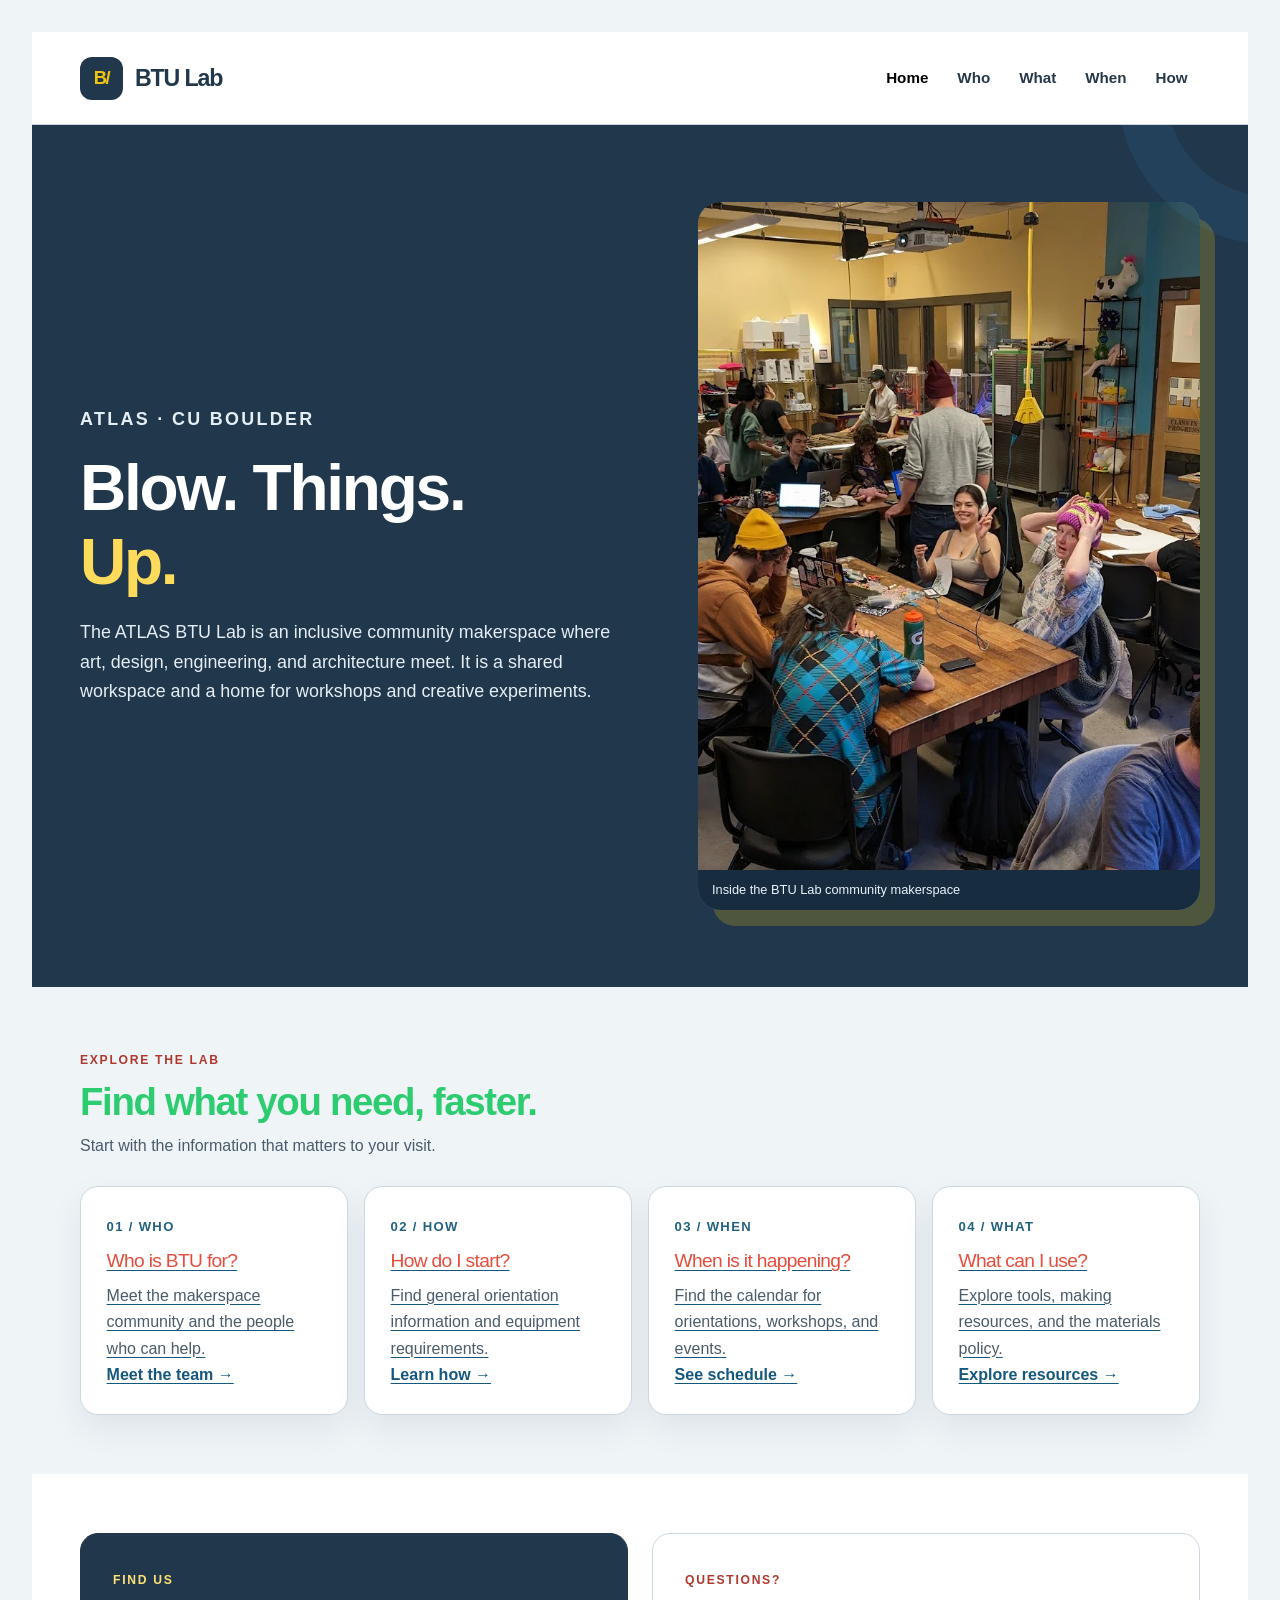
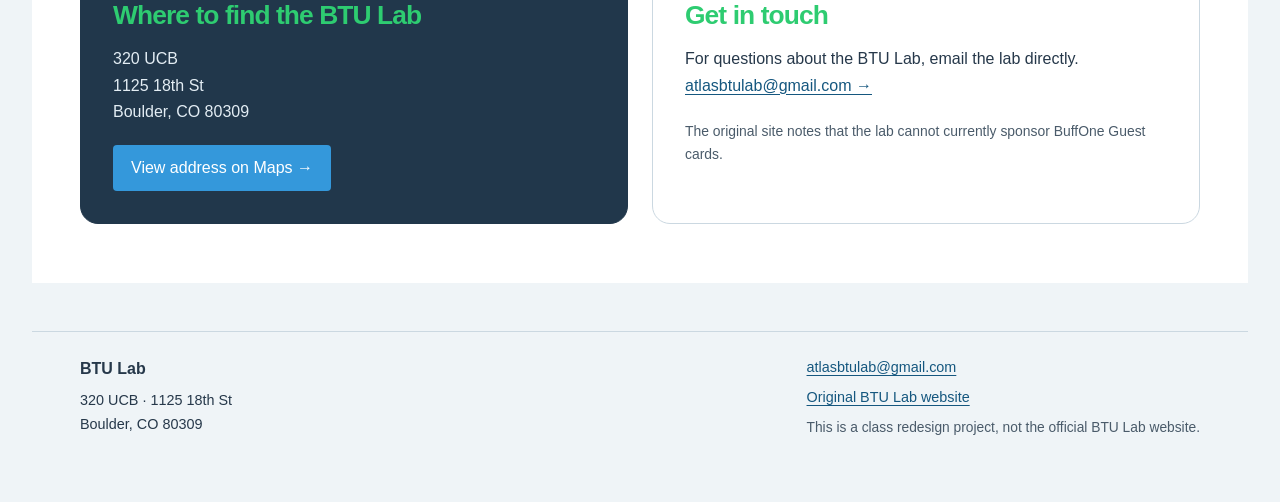
==== commit 824c30d3: "wa6 remove" ====
--- a/index.html
+++ b/index.html
@@ -149,7 +149,7 @@
                     <li><a href="What.html">What</a></li>
                     <li><a href="When.html">When</a></li>
                     <li><a href="How.html">How</a></li>
-                    <li><a href="wa6.html">WA6</a></li>
+                   
                 </ul>
             </nav>
         </div>
--- a/style.css
+++ b/style.css
@@ -723,9 +723,12 @@
 /* FOOTER */
 
 .site-footer {
-  background: #1c3144;
-  color: #e4eef5;
-  padding-block: 2rem;
+  background: transparent;
+  color: var(--ink);
+  border-top: 1px solid var(--border);
+  padding-block: 1.5rem;
+  margin-top: 3rem;
+  font-size: .9rem;
 }
 
 .footer-inner {
@@ -741,18 +744,18 @@
 }
 
 .site-footer a {
-  color: #b8e4ff;
+  color: #15577f;
 }
 
 .footer-title {
-  font-size: 1.15rem;
-  font-weight: 700;
-  color: #fff;
+  font-size: 1rem;
+  font-weight: 700;
+  color: var(--ink);
 }
 
 .disclaimer {
-  font-size: .86rem;
-  color: #c2d1db;
+  font-size: .862rem;
+  color: var(--ink-muted);
 }
 
 /* RESPONSIVE TABLET LAYOUT */
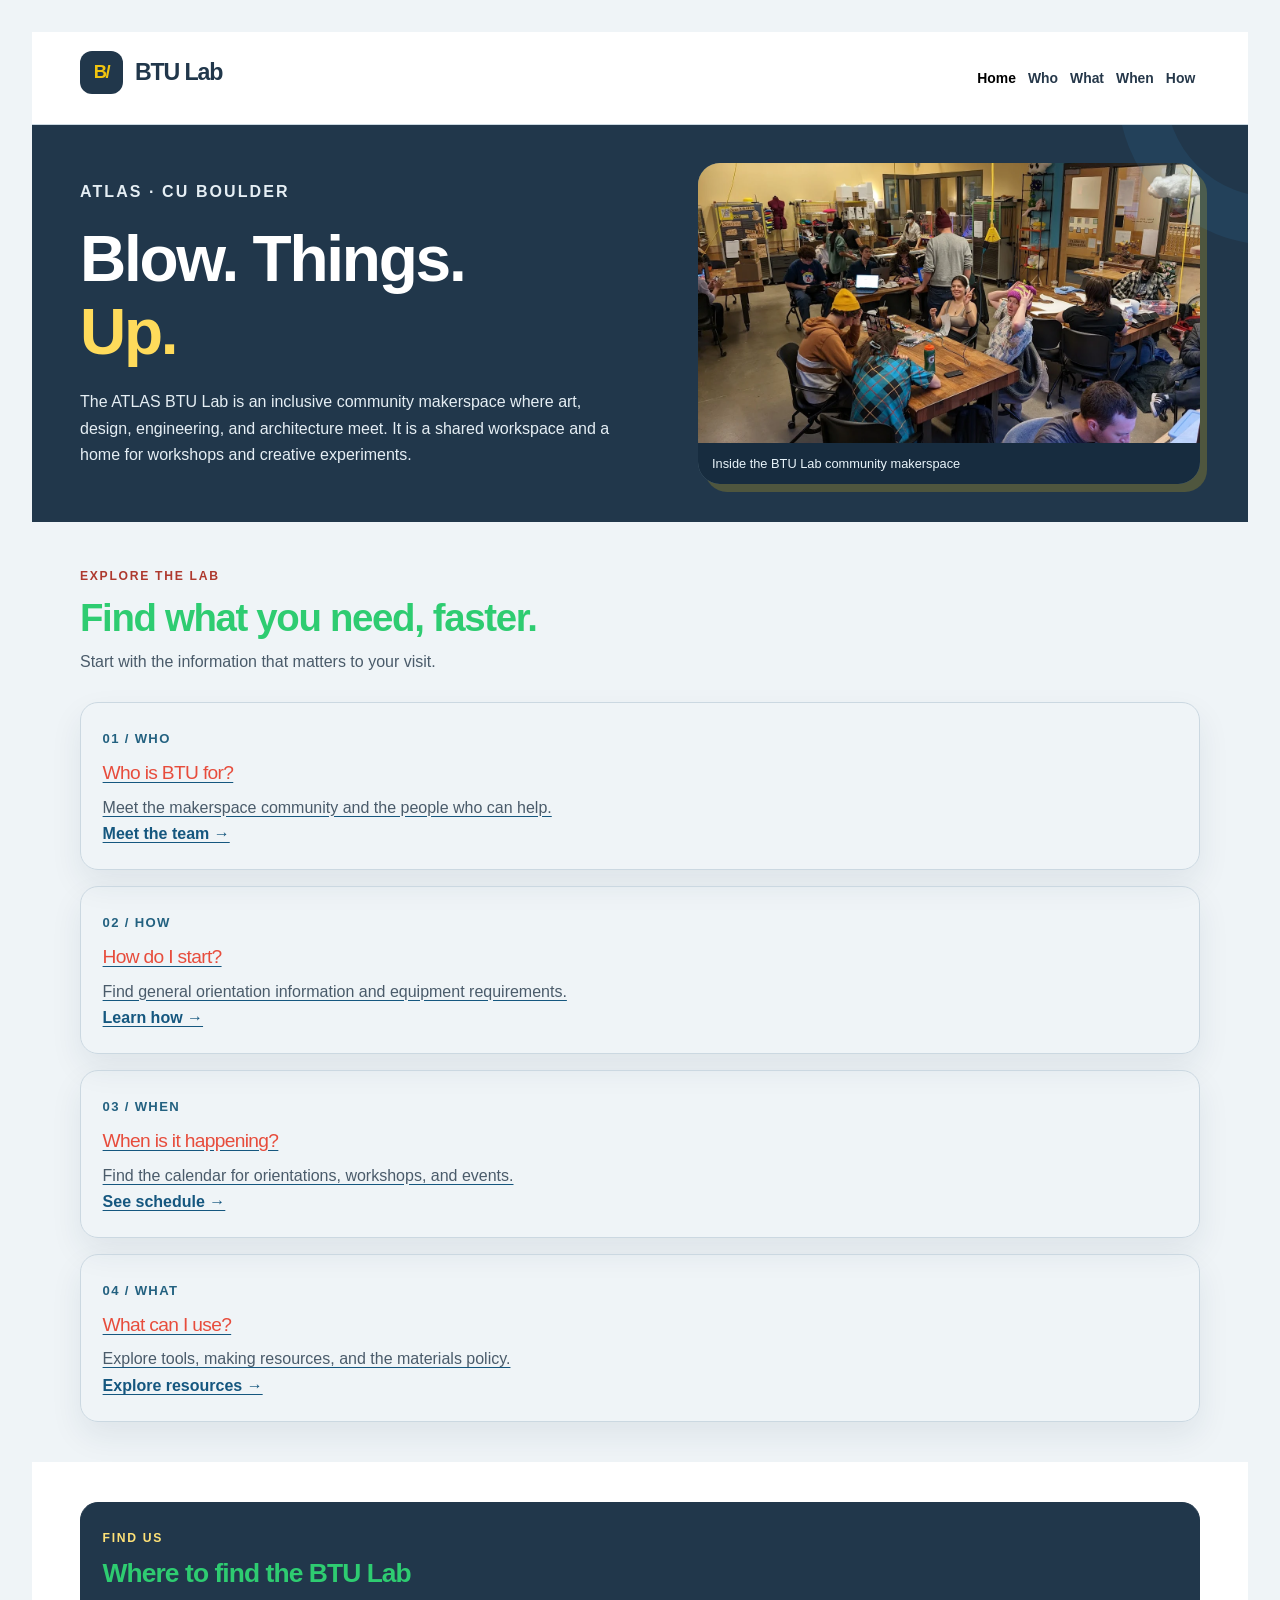
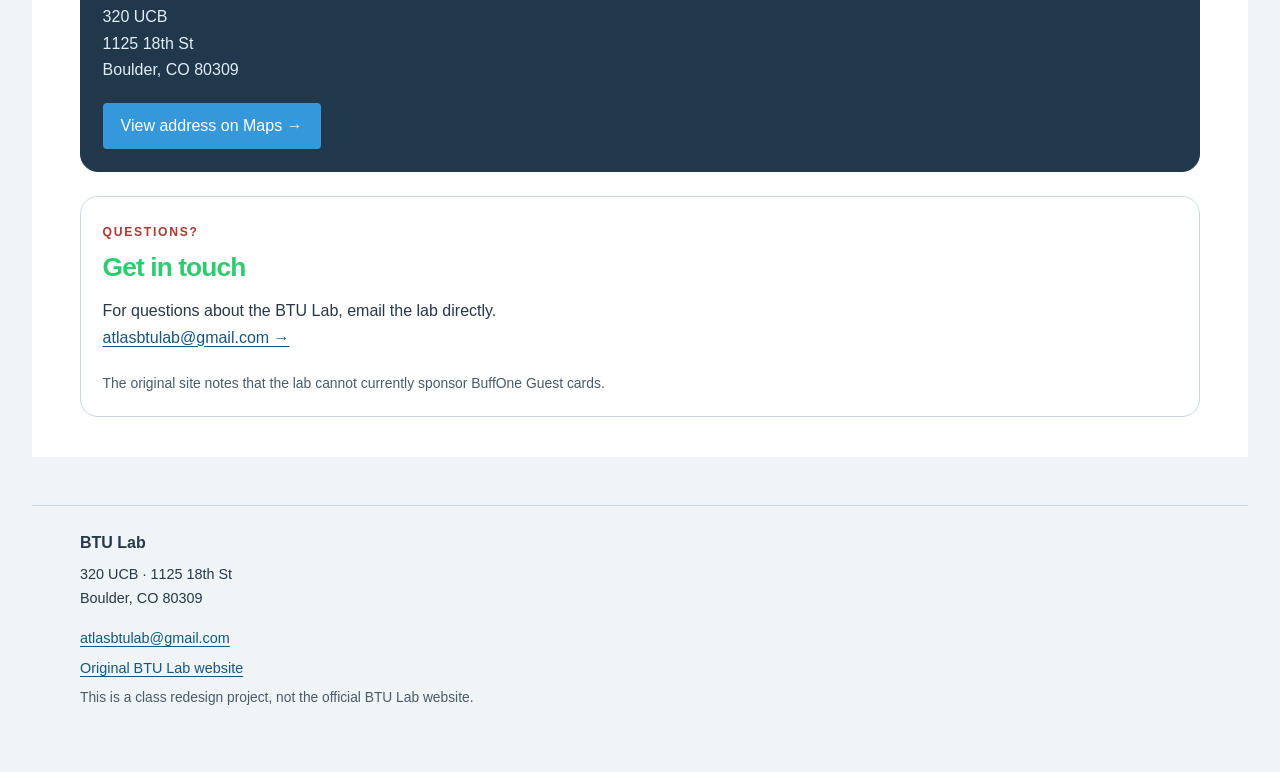
==== commit 1c7030b1: "links fixed" ====
--- a/index.html
+++ b/index.html
@@ -178,25 +178,25 @@
                     <p>Start with the information that matters to your visit.</p>
                 </div>
                 <div class="card-grid card-grid--four">
-                    <a class="card card-link" href="staff.html">
+                    <a class="card card-link" href="Who.html">
                         <span class="card-number">01 / WHO</span>
                         <h3>Who is BTU for?</h3>
                         <p>Meet the makerspace community and the people who can help.</p>
                         <span class="arrow">Meet the team →</span>
                     </a>
-                    <a class="card card-link" href="Semantic.html">
+                    <a class="card card-link" href="How.html">
                         <span class="card-number">02 / HOW</span>
                         <h3>How do I start?</h3>
                         <p>Find general orientation information and equipment requirements.</p>
                         <span class="arrow">Learn how →</span>
                     </a>
-                    <a class="card card-link" href="time.html">
+                    <a class="card card-link" href="When.html">
                         <span class="card-number">03 / WHEN</span>
                         <h3>When is it happening?</h3>
                         <p>Find the calendar for orientations, workshops, and events.</p>
                         <span class="arrow">See schedule →</span>
                     </a>
-                    <a class="card card-link" href="contentsofbtu.html">
+                    <a class="card card-link" href="What.html">
                         <span class="card-number">04 / WHAT</span>
                         <h3>What can I use?</h3>
                         <p>Explore tools, making resources, and the materials policy.</p>
--- a/style.css
+++ b/style.css
@@ -119,9 +119,17 @@
 
 /* HEADER AND NAVIGATION */
 
-.site-header {
+/* .site-header {
   background: var(--surface);
   border-bottom: 1px solid var(--border);
+} */
+
+.site-header {
+    background-color: #ffffff;
+    border-bottom: 1px solid #cbd8e1;
+    position: sticky;
+    top: 0;
+    z-index: 100;
 }
 
 .header-inner {
@@ -301,6 +309,9 @@
 .page-hero .eyebrow {
   margin-bottom: .8rem;
 }
+.page-photo {
+  margin: 1.65rem 0 0;
+}
 
 /* BUTTONS AND LINKS */
 
@@ -413,11 +424,35 @@
 }
 
 .card {
-  background: var(--surface);
+  /* background: red; */
   border: 1px solid var(--border);
   border-radius: var(--radius);
   padding: 1.6rem;
   box-shadow: var(--shadow);
+}
+
+.laser {
+  background-color: pink;
+}
+
+.wood {
+  background-color: #F3CFCE;
+}
+
+.sewing {
+  background-color: #fdfd96;
+}
+
+.electronics {
+  background-color: skyblue;
+}
+
+.printing {
+  background-color: #C9A0DC;
+}
+
+.workspace {
+  background-color: #6eb9ff;
 }
 
 .card h3 {
@@ -784,11 +819,42 @@
 
 /* RESPONSIVE PHONE LAYOUT */
 
+<<<<<<< HEAD
+@media (max-width: 640px) {
+  
+
+=======
+@media (max-width: 600px) {
+  .container {
+    flex-direction: column;
+  }
+<<<<<<< HEAD
+}
+
 @media (max-width: 640px) {
   .container {
     width: min(100% - 2rem, 1120px);
-  }
-
+  } */
+
+=======
+>>>>>>> 1769ae28585855ecd563429b5cdb3b43e13be5a8
+.hero-photo {
+box-shadow: 7px 8px 0 rgba(241, 196, 15, .22);
+}
+.hero-photo img {
+  height: 280px;
+  aspect-ratio: auto;
+  object-fit: cover;
+  object-position: center;
+}
+.section {
+  padding-block: 2.5rem;
+<<<<<<< HEAD
+} }
+=======
+}
+>>>>>>> 537241e88989d1e498af9e3a54fb7796e2809068
+>>>>>>> 1769ae28585855ecd563429b5cdb3b43e13be5a8
   .header-inner {
     display: block;
     padding-block: .85rem;
@@ -803,7 +869,7 @@
   }
 
   .site-nav a {
-    padding: .5rem .62rem;
+    padding: .2rem .3rem;
     font-size: .87rem;
   }
 
@@ -814,8 +880,15 @@
   .hero p {
     font-size: 1rem;
   }
-
   .hero-photo {
+    box-shadow: 7px 8px 0 rgba(241, 196, 15, .22);
+  }
+
+  .hero-photo img {
+    height: 280px;
+    aspect-ratio: auto;
+    object-fit: cover;
+    object-position: center;
     box-shadow: 7px 8px 0 rgba(241, 196, 15, .22);
   }
 
